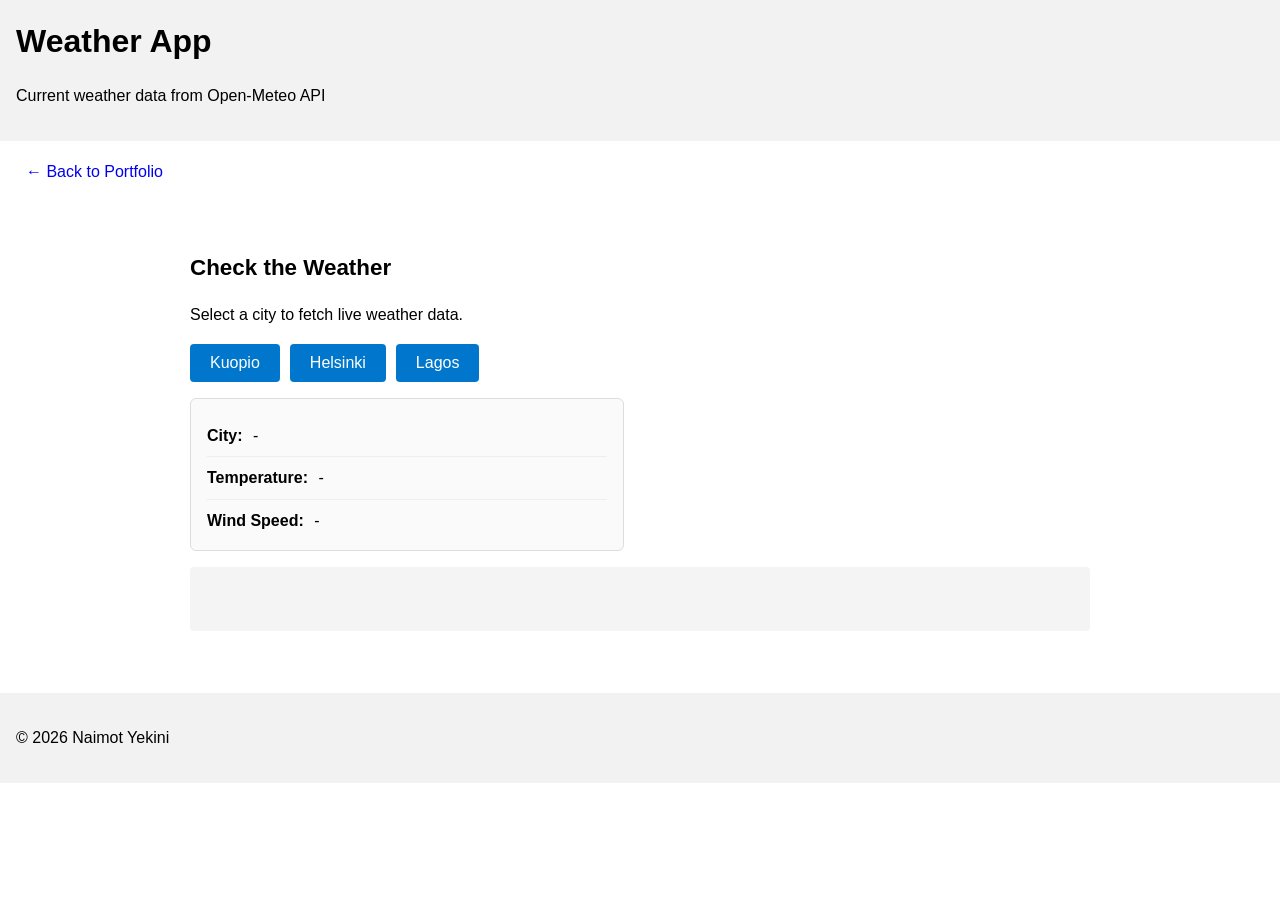
==== weather.html @ c8873c1d "Add initial weather app HTML structure" ====
<!DOCTYPE html>
<html lang="en">
<head>
  <meta charset="UTF-8">
  <title>Weather App – Naimot Yekini</title>
  <link rel="stylesheet" href="style.css">
</head>
<body>

  <header>
    <h1>Weather App</h1>
    <p>Current weather data from Open-Meteo API</p>
  </header>

  <nav>
    <ul>
      <li><a href="index.html">← Back to Portfolio</a></li>
    </ul>
  </nav>

  <main id="main">
    <section id="weather">
      <h2>Check the Weather</h2>
      <p>Select a city to fetch live weather data.</p>

      <div id="cityButtons">
        <button class="city-btn" type="button" id="btnKuopio">Kuopio</button>
        <button class="city-btn" type="button" id="btnHelsinki">Helsinki</button>
        <button class="city-btn" type="button" id="btnLagos">Lagos</button>
      </div>

      <div id="weatherBox" class="data-card">
        <p><span class="label">City:</span> <span id="city">-</span></p>
        <p><span class="label">Temperature:</span> <span id="temperature">-</span></p>
        <p><span class="label">Wind Speed:</span> <span id="wind">-</span></p>
      </div>

      <pre id="output"></pre>
    </section>
  </main>

  <footer id="footer">
    <p>© 2026 Naimot Yekini</p>
  </footer>

  <script src="weather.js"></script>
</body>
</html>
---- style.css ----
/* ===== Lecture 03 – CSS Basics ===== */

/* Step 1 + Step 3: Typography (element selector) */
body.dark {
  background: #111;
  color: #f2f2f2;
}

body.dark header,
body.dark footer {
  background-color: #222;
  color: #f2f2f2;
}

body.dark .data-card {
  background-color: #1e1e1e;
  border-color: #444;
}

body.dark .data-card p {
  border-bottom-color: #333;
}

body {
  font-family: Arial, Helvetica, sans-serif;
  line-height: 1.6;
  margin: 0;
}

/* Optional: make skip link visible and usable */
a[href="#main"] {
  display: inline-block;
  padding: 8px 12px;
}

/* Step 5: Header & Footer styling (group selector) */
header,
footer {
  background-color: #f2f2f2;
  padding: 16px;
}

/* Step 3: Heading sizes (element selectors) */
h1 {
  font-size: 2rem;
  margin: 0 0 8px 0;
}

h2 {
  font-size: 1.4rem;
  margin: 0 0 8px 0;
}

/* Step 4 + Step 8: spacing + layout constraint */
main {
  max-width: 900px;
  margin: 0 auto;
  padding: 16px;
}

/* Step 4: Spacing between blocks (element selector) */
section {
  margin: 24px 0;
  padding: 8px 0;
}

/* Step 2: ID selector */
#works {
  border-top: 1px solid #ddd;
  padding-top: 16px;
}

/* Step 2: Class selector */
.media {
  margin: 16px 0;
}

/* Step 6: Navigation styling (list → navigation) */
nav {
  padding: 10px 16px;
}

nav ul {
  list-style: none;
  padding: 0;
  margin: 0;
}

nav li {
  display: inline;
  margin-right: 12px;
}

/* Step 2: Descendant selector */
nav a {
  text-decoration: none;
  padding: 8px 10px;
  display: inline-block;
}

/* Step 2: Pseudo-class */
nav a:hover {
  text-decoration: underline;
}

/* Step 7: Responsive images */
img {
  max-width: 100%;
  height: auto;
  display: block;
}

/* Step 7: Responsive iframes */
iframe {
  max-width: 100%;
  width: 100%;
  height: 315px;
  border: 0;
}

/* ===== External Data Demo Section ===== */

#external-data {
  border-top: 1px solid #ddd;
  padding-top: 16px;
}

#loadDataBtn {
  padding: 10px 20px;
  font-size: 1rem;
  cursor: pointer;
  background-color: #0077cc;
  color: #fff;
  border: none;
  border-radius: 4px;
  margin-bottom: 16px;
}

#loadDataBtn:hover {
  background-color: #005fa3;
}

#loadDataBtn:disabled {
  background-color: #aaa;
  cursor: not-allowed;
}

/* Loading / error message */
.data-status {
  font-style: italic;
  color: #555;
  margin: 12px 0;
}

.data-error {
  color: #cc0000;
  font-weight: bold;
  margin: 12px 0;
}

/* Card that displays fetched user data */
.data-card {
  border: 1px solid #ddd;
  border-radius: 6px;
  padding: 16px;
  max-width: 400px;
  background-color: #fafafa;
  margin-top: 12px;
}

.data-card h3 {
  margin: 0 0 12px 0;
  font-size: 1.2rem;
}

.data-card p {
  margin: 8px 0;
  padding-bottom: 8px;
  border-bottom: 1px solid #eee;
}

.data-card p:last-child {
  border-bottom: none;
  margin-bottom: 0;
  padding-bottom: 0;
}

.data-card span.label {
  font-weight: bold;
  margin-right: 6px;
}

/* ===== Weather App ===== */

#cityButtons {
  display: flex;
  gap: 10px;
  flex-wrap: wrap;
  margin-bottom: 16px;
}

.city-btn {
  padding: 10px 20px;
  font-size: 1rem;
  cursor: pointer;
  background-color: #0077cc;
  color: #fff;
  border: none;
  border-radius: 4px;
}

.city-btn:hover {
  background-color: #005fa3;
}

#weatherBox {
  margin-top: 0;
  margin-bottom: 16px;
}

#output {
  background: #f4f4f4;
  padding: 12px;
  border-radius: 4px;
  font-size: 0.9rem;
  min-height: 40px;
  white-space: pre-wrap;
}

body.dark #output {
  background: #1e1e1e;
  color: #f2f2f2;
}
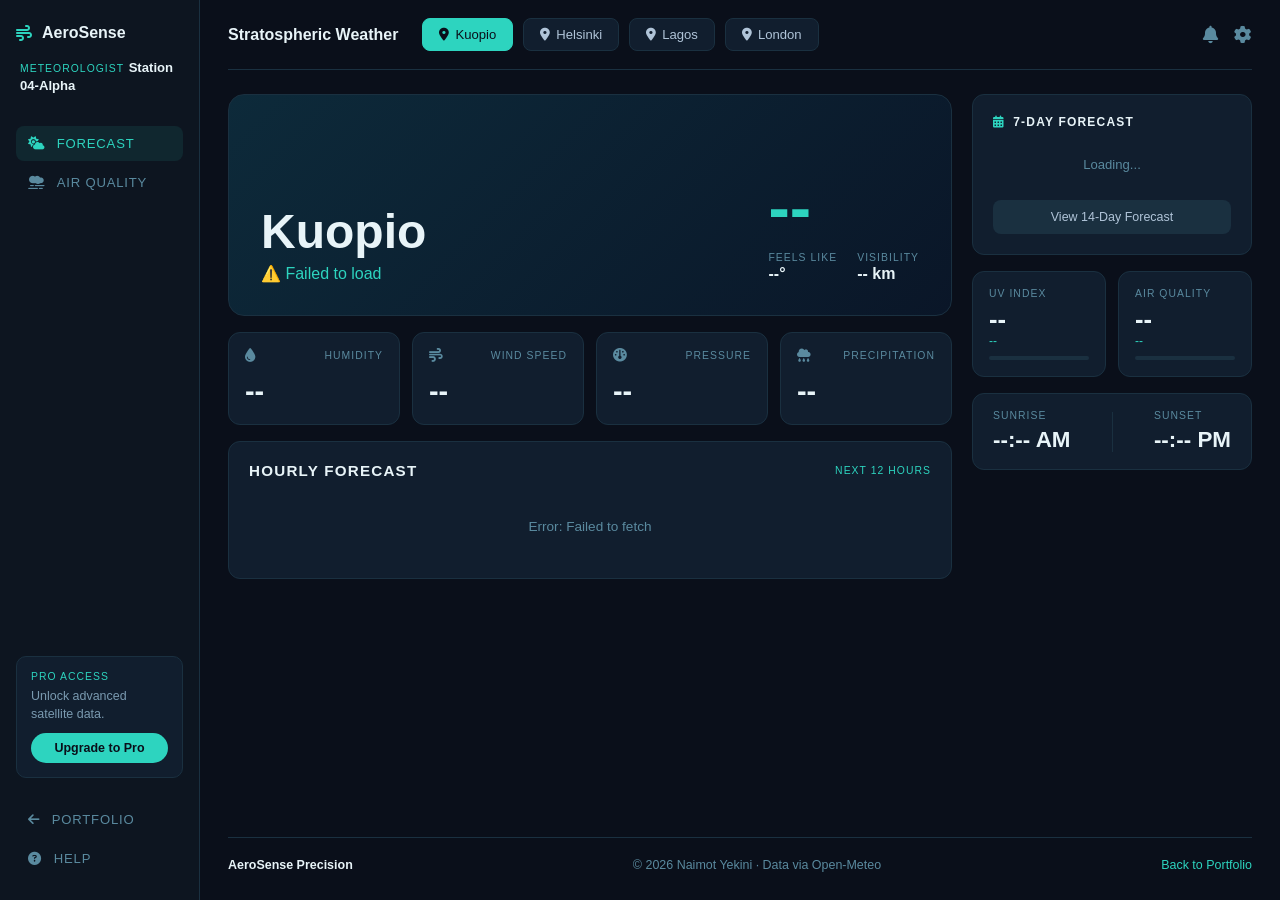
==== commit 0efa2c71: "initial portfolio deploy" ====
--- a/weather.html
+++ b/weather.html
@@ -2,46 +2,162 @@
 <html lang="en">
 <head>
   <meta charset="UTF-8">
-  <title>Weather App – Naimot Yekini</title>
-  <link rel="stylesheet" href="style.css">
+  <meta name="viewport" content="width=device-width, initial-scale=1.0">
+  <title>Weather – Naimot Yekini</title>
+  <link rel="stylesheet" href="weather.css">
+  <link rel="stylesheet" href="https://cdnjs.cloudflare.com/ajax/libs/font-awesome/6.5.0/css/all.min.css">
 </head>
 <body>
 
-  <header>
-    <h1>Weather App</h1>
-    <p>Current weather data from Open-Meteo API</p>
-  </header>
+  <!-- Sidebar -->
+  <aside class="sidebar">
+    <div class="sidebar-brand">
+      <i class="fas fa-wind"></i>
+      <span>AeroSense</span>
+    </div>
+    <div class="sidebar-station">
+      <span class="station-label">METEOROLOGIST</span>
+      <span class="station-name">Station 04-Alpha</span>
+    </div>
+    <nav class="sidebar-nav">
+      <a href="#" class="snav-item active"><i class="fas fa-cloud-sun"></i><span>Forecast</span></a>
+      <a href="#" class="snav-item"><i class="fas fa-smog"></i><span>Air Quality</span></a>
+    </nav>
+    <div class="sidebar-promo">
+      <p class="promo-label">PRO ACCESS</p>
+      <p class="promo-text">Unlock advanced satellite data.</p>
+      <button class="btn-upgrade">Upgrade to Pro</button>
+    </div>
+    <div class="sidebar-bottom">
+      <a href="index.html" class="snav-item"><i class="fas fa-arrow-left"></i><span>Portfolio</span></a>
+      <a href="#" class="snav-item"><i class="fas fa-circle-question"></i><span>Help</span></a>
+    </div>
+  </aside>
 
-  <nav>
-    <ul>
-      <li><a href="index.html">← Back to Portfolio</a></li>
-    </ul>
-  </nav>
+  <!-- Main -->
+  <div class="weather-main">
 
-  <main id="main">
-    <section id="weather">
-      <h2>Check the Weather</h2>
-      <p>Select a city to fetch live weather data.</p>
+    <!-- Topbar -->
+    <header class="weather-topbar">
+      <h1 class="topbar-title">Stratospheric Weather</h1>
+      <div class="city-buttons">
+        <button class="city-btn active" data-city="Kuopio"   data-lat="62.8924" data-lon="27.6770"><i class="fas fa-location-dot"></i> Kuopio</button>
+        <button class="city-btn"        data-city="Helsinki" data-lat="60.1699" data-lon="24.9384"><i class="fas fa-location-dot"></i> Helsinki</button>
+        <button class="city-btn"        data-city="Lagos"    data-lat="6.5244"  data-lon="3.3792"><i class="fas fa-location-dot"></i> Lagos</button>
+        <button class="city-btn"        data-city="London"   data-lat="51.5074" data-lon="-0.1278"><i class="fas fa-location-dot"></i> London</button>
+      </div>
+      <div class="topbar-icons">
+        <i class="fas fa-bell"></i>
+        <i class="fas fa-gear"></i>
+      </div>
+    </header>
 
-      <div id="cityButtons">
-        <button class="city-btn" type="button" id="btnKuopio">Kuopio</button>
-        <button class="city-btn" type="button" id="btnHelsinki">Helsinki</button>
-        <button class="city-btn" type="button" id="btnLagos">Lagos</button>
+    <!-- Forecast view -->
+    <div class="content-grid" id="forecastView">
+
+      <div class="col-left">
+        <div class="hero-card">
+          <div class="hero-bg" id="heroBg"></div>
+          <div class="hero-body">
+            <div class="hero-info">
+              <h2 class="hero-city" id="heroCity">Kuopio</h2>
+              <p class="hero-condition" id="heroCondition"><span>⛅</span> Loading...</p>
+            </div>
+            <div class="hero-temp-block">
+              <div class="hero-temp" id="heroTemp">--°</div>
+              <div class="hero-meta">
+                <div class="hero-meta-item">
+                  <span class="meta-label">FEELS LIKE</span>
+                  <span class="meta-val" id="heroFeels">--°</span>
+                </div>
+                <div class="hero-meta-item">
+                  <span class="meta-label">VISIBILITY</span>
+                  <span class="meta-val" id="heroVis">-- km</span>
+                </div>
+              </div>
+            </div>
+          </div>
+        </div>
+
+        <div class="stat-cards">
+          <div class="stat-card">
+            <div class="stat-top"><i class="fas fa-droplet"></i><span class="stat-label">HUMIDITY</span></div>
+            <div class="stat-value" id="statHumidity">--%</div>
+          </div>
+          <div class="stat-card">
+            <div class="stat-top"><i class="fas fa-wind"></i><span class="stat-label">WIND SPEED</span></div>
+            <div class="stat-value" id="statWind">--</div>
+          </div>
+          <div class="stat-card">
+            <div class="stat-top"><i class="fas fa-gauge"></i><span class="stat-label">PRESSURE</span></div>
+            <div class="stat-value" id="statPressure">--</div>
+          </div>
+          <div class="stat-card">
+            <div class="stat-top"><i class="fas fa-cloud-rain"></i><span class="stat-label">PRECIPITATION</span></div>
+            <div class="stat-value" id="statPrecip">--%</div>
+          </div>
+        </div>
+
+        <div class="hourly-section">
+          <div class="hourly-header">
+            <h3>Hourly Forecast</h3>
+            <span class="hourly-label">NEXT 12 HOURS</span>
+          </div>
+          <div class="hourly-grid" id="hourlyGrid">
+            <div class="hourly-placeholder">Loading...</div>
+          </div>
+        </div>
       </div>
 
-      <div id="weatherBox" class="data-card">
-        <p><span class="label">City:</span> <span id="city">-</span></p>
-        <p><span class="label">Temperature:</span> <span id="temperature">-</span></p>
-        <p><span class="label">Wind Speed:</span> <span id="wind">-</span></p>
+      <div class="col-right">
+        <div class="forecast-card">
+          <div class="forecast-header">
+            <i class="fas fa-calendar-days"></i>
+            <span>7-DAY FORECAST</span>
+          </div>
+          <div id="dailyForecast" class="daily-list">
+            <div class="daily-placeholder">Loading...</div>
+          </div>
+          <button class="btn-14day">View 14-Day Forecast</button>
+        </div>
+
+        <div class="side-cards">
+          <div class="side-card">
+            <p class="side-label">UV INDEX</p>
+            <p class="side-value" id="uvIndex">--</p>
+            <p class="side-sub" id="uvLabel">--</p>
+            <div class="uv-bar"><div class="uv-fill" id="uvFill" style="width:0%"></div></div>
+          </div>
+          <div class="side-card">
+            <p class="side-label">AIR QUALITY</p>
+            <p class="side-value" id="aqiValue">--</p>
+            <p class="side-sub" id="aqiLabel">--</p>
+            <div class="aqi-bar"><div class="aqi-fill" id="aqiFill" style="width:0%"></div></div>
+          </div>
+        </div>
+
+        <div class="sun-card">
+          <div class="sun-item">
+            <p class="side-label">SUNRISE</p>
+            <p class="sun-time" id="sunrise">--:-- AM</p>
+          </div>
+          <div class="sun-divider"></div>
+          <div class="sun-item">
+            <p class="side-label">SUNSET</p>
+            <p class="sun-time" id="sunset">--:-- PM</p>
+          </div>
+        </div>
       </div>
 
-      <pre id="output"></pre>
-    </section>
-  </main>
+    </div>
 
-  <footer id="footer">
-    <p>© 2026 Naimot Yekini</p>
-  </footer>
+    <footer class="weather-footer">
+      <strong>AeroSense Precision</strong>
+      <span>© 2026 Naimot Yekini · Data via Open-Meteo</span>
+      <a href="index.html">Back to Portfolio</a>
+    </footer>
+
+  </div>
 
   <script src="weather.js"></script>
 </body>
--- a/weather.css
+++ b/weather.css
@@ -0,0 +1,553 @@
+/* ===== Weather App ===== */
+*, *::before, *::after { box-sizing: border-box; margin: 0; padding: 0; }
+
+body {
+  font-family: Arial, Helvetica, sans-serif;
+  background: #0a0f1a;
+  color: #b0c4d8;
+  display: flex;
+  min-height: 100vh;
+}
+
+/* ── Sidebar ── */
+.sidebar {
+  width: 200px;
+  background: #0d1520;
+  display: flex;
+  flex-direction: column;
+  padding: 24px 16px;
+  gap: 8px;
+  position: fixed;
+  top: 0; left: 0;
+  height: 100vh;
+  border-right: 1px solid #1a3040;
+  overflow-y: auto;
+}
+
+.sidebar-brand {
+  display: flex;
+  align-items: center;
+  gap: 10px;
+  font-size: 1rem;
+  font-weight: 700;
+  color: #e8f4f8;
+  margin-bottom: 8px;
+}
+.sidebar-brand i { color: #2dd4bf; }
+
+.sidebar-station {
+  margin-bottom: 24px;
+  padding-left: 4px;
+}
+.station-label {
+  font-size: 0.65rem;
+  letter-spacing: 0.1em;
+  color: #2dd4bf;
+  text-transform: uppercase;
+}
+.station-name {
+  font-size: 0.82rem;
+  color: #e8f4f8;
+  font-weight: 600;
+}
+
+.sidebar-nav {
+  display: flex;
+  flex-direction: column;
+  gap: 4px;
+  flex: 1;
+}
+
+.snav-item {
+  display: flex;
+  align-items: center;
+  gap: 12px;
+  padding: 10px 12px;
+  border-radius: 8px;
+  color: #5a8a9f;
+  text-decoration: none;
+  font-size: 0.82rem;
+  text-transform: uppercase;
+  letter-spacing: 0.06em;
+  transition: background 0.2s, color 0.2s;
+}
+.snav-item:hover, .snav-item.active {
+  background: #2dd4bf18;
+  color: #2dd4bf;
+}
+
+.sidebar-promo {
+  background: #111e2e;
+  border: 1px solid #1a3040;
+  border-radius: 10px;
+  padding: 14px;
+  margin: 16px 0;
+}
+.promo-label {
+  font-size: 0.65rem;
+  letter-spacing: 0.1em;
+  color: #2dd4bf;
+  text-transform: uppercase;
+  margin-bottom: 6px;
+}
+.promo-text {
+  font-size: 0.78rem;
+  color: #7a9ab0;
+  margin-bottom: 10px;
+  line-height: 1.4;
+}
+.btn-upgrade {
+  width: 100%;
+  background: #2dd4bf;
+  color: #0a0f1a;
+  border: none;
+  border-radius: 20px;
+  padding: 8px;
+  font-size: 0.78rem;
+  font-weight: 700;
+  cursor: pointer;
+  transition: background 0.2s;
+}
+.btn-upgrade:hover { background: #22b8a4; }
+
+.sidebar-bottom {
+  display: flex;
+  flex-direction: column;
+  gap: 4px;
+  margin-top: auto;
+}
+
+/* ── Main ── */
+.weather-main {
+  margin-left: 200px;
+  flex: 1;
+  display: flex;
+  flex-direction: column;
+  padding: 0 28px 28px;
+  min-height: 100vh;
+}
+
+/* ── Topbar ── */
+.weather-topbar {
+  display: flex;
+  align-items: center;
+  gap: 24px;
+  padding: 18px 0;
+  border-bottom: 1px solid #1a3040;
+  margin-bottom: 24px;
+  flex-wrap: wrap;
+}
+
+.topbar-title {
+  font-size: 1rem;
+  font-weight: 700;
+  color: #e8f4f8;
+  white-space: nowrap;
+}
+
+.city-buttons {
+  display: flex;
+  gap: 10px;
+  flex-wrap: wrap;
+  flex: 1;
+}
+
+.city-btn {
+  display: flex;
+  align-items: center;
+  gap: 6px;
+  padding: 8px 16px;
+  background: #111e2e;
+  border: 1px solid #1a3040;
+  border-radius: 8px;
+  color: #b0c4d8;
+  font-size: 0.82rem;
+  cursor: pointer;
+  transition: background 0.2s, border-color 0.2s, color 0.2s;
+}
+.city-btn:hover, .city-btn.active {
+  background: #2dd4bf;
+  border-color: #2dd4bf;
+  color: #0a0f1a;
+}
+
+.topbar-icons {
+  display: flex;
+  gap: 16px;
+  font-size: 1.1rem;
+  color: #5a8a9f;
+}
+
+/* ── Content grid ── */
+.content-grid {
+  display: grid;
+  grid-template-columns: 1fr 280px;
+  gap: 20px;
+  flex: 1;
+}
+
+/* ── Hero card ── */
+.hero-card {
+  border-radius: 16px;
+  overflow: hidden;
+  background: linear-gradient(135deg, #0d2a3a 0%, #0a1628 100%);
+  border: 1px solid #1a3040;
+  position: relative;
+  min-height: 220px;
+  margin-bottom: 16px;
+}
+
+.hero-bg {
+  position: absolute;
+  inset: 0;
+  background-size: cover;
+  background-position: center;
+  opacity: 0.15;
+}
+
+.hero-body {
+  position: relative;
+  padding: 32px;
+  display: flex;
+  align-items: flex-end;
+  justify-content: space-between;
+  min-height: 220px;
+}
+
+.hero-city {
+  font-size: 3rem;
+  font-weight: 800;
+  color: #e8f4f8;
+  line-height: 1;
+  margin-bottom: 8px;
+}
+
+.hero-condition {
+  font-size: 1rem;
+  color: #2dd4bf;
+  display: flex;
+  align-items: center;
+  gap: 8px;
+}
+
+.hero-temp {
+  font-size: 4rem;
+  font-weight: 800;
+  color: #2dd4bf;
+  line-height: 1;
+  margin-bottom: 12px;
+}
+
+.hero-meta {
+  display: flex;
+  gap: 20px;
+}
+
+.hero-meta-item {
+  display: flex;
+  flex-direction: column;
+  gap: 2px;
+}
+
+.meta-label {
+  font-size: 0.65rem;
+  letter-spacing: 0.1em;
+  color: #5a8a9f;
+  text-transform: uppercase;
+}
+
+.meta-val {
+  font-size: 1rem;
+  font-weight: 600;
+  color: #e8f4f8;
+}
+
+/* ── Stat cards ── */
+.stat-cards {
+  display: grid;
+  grid-template-columns: repeat(4, 1fr);
+  gap: 12px;
+  margin-bottom: 16px;
+}
+
+.stat-card {
+  background: #111e2e;
+  border: 1px solid #1a3040;
+  border-radius: 12px;
+  padding: 16px;
+  display: flex;
+  flex-direction: column;
+  gap: 12px;
+}
+
+.stat-top {
+  display: flex;
+  align-items: center;
+  justify-content: space-between;
+  color: #5a8a9f;
+  font-size: 0.85rem;
+}
+
+.stat-label {
+  font-size: 0.65rem;
+  letter-spacing: 0.1em;
+  text-transform: uppercase;
+  color: #5a8a9f;
+}
+
+.stat-value {
+  font-size: 1.8rem;
+  font-weight: 700;
+  color: #e8f4f8;
+}
+
+.stat-unit {
+  font-size: 0.8rem;
+  font-weight: 400;
+  color: #5a8a9f;
+}
+
+/* ── Hourly ── */
+.hourly-section {
+  background: #111e2e;
+  border: 1px solid #1a3040;
+  border-radius: 12px;
+  padding: 20px;
+}
+
+.hourly-header {
+  display: flex;
+  justify-content: space-between;
+  align-items: center;
+  margin-bottom: 16px;
+}
+
+.hourly-header h3 {
+  font-size: 0.95rem;
+  font-weight: 700;
+  color: #e8f4f8;
+  text-transform: uppercase;
+  letter-spacing: 0.08em;
+}
+
+.hourly-label {
+  font-size: 0.65rem;
+  letter-spacing: 0.1em;
+  color: #2dd4bf;
+  text-transform: uppercase;
+}
+
+.hourly-grid {
+  display: grid;
+  grid-template-columns: repeat(6, 1fr);
+  gap: 8px;
+}
+
+.hourly-card {
+  background: #0d1520;
+  border: 1px solid #1a3040;
+  border-radius: 10px;
+  padding: 12px 8px;
+  text-align: center;
+  display: flex;
+  flex-direction: column;
+  gap: 8px;
+  transition: border-color 0.2s;
+}
+
+.hourly-card:hover { border-color: #2dd4bf44; }
+.hourly-card.now { border-color: #2dd4bf; background: #2dd4bf12; }
+
+.hourly-time { font-size: 0.7rem; color: #5a8a9f; }
+.hourly-icon { font-size: 1.3rem; }
+.hourly-temp { font-size: 1rem; font-weight: 700; color: #e8f4f8; }
+
+.hourly-placeholder {
+  grid-column: span 6;
+  text-align: center;
+  color: #5a8a9f;
+  padding: 24px;
+  font-size: 0.85rem;
+}
+
+/* ── Right column ── */
+.col-right {
+  display: flex;
+  flex-direction: column;
+  gap: 16px;
+}
+
+/* 7-day forecast */
+.forecast-card {
+  background: #111e2e;
+  border: 1px solid #1a3040;
+  border-radius: 12px;
+  padding: 20px;
+}
+
+.forecast-header {
+  display: flex;
+  align-items: center;
+  gap: 8px;
+  font-size: 0.75rem;
+  font-weight: 700;
+  letter-spacing: 0.1em;
+  color: #e8f4f8;
+  text-transform: uppercase;
+  margin-bottom: 16px;
+}
+
+.forecast-header i { color: #2dd4bf; }
+
+.daily-list {
+  display: flex;
+  flex-direction: column;
+  gap: 10px;
+  margin-bottom: 16px;
+}
+
+.daily-row {
+  display: flex;
+  align-items: center;
+  justify-content: space-between;
+  font-size: 0.82rem;
+}
+
+.daily-day { color: #b0c4d8; width: 36px; }
+.daily-icon { font-size: 1rem; }
+.daily-bar-wrap {
+  flex: 1;
+  margin: 0 10px;
+  height: 4px;
+  background: #1a3040;
+  border-radius: 2px;
+  overflow: hidden;
+}
+.daily-bar { height: 100%; background: #2dd4bf; border-radius: 2px; }
+.daily-temps { color: #e8f4f8; font-weight: 600; white-space: nowrap; font-size: 0.8rem; }
+.daily-temps span { color: #5a8a9f; margin-left: 4px; }
+
+.daily-placeholder {
+  text-align: center;
+  color: #5a8a9f;
+  font-size: 0.82rem;
+  padding: 12px 0;
+}
+
+.btn-14day {
+  width: 100%;
+  background: #1a3040;
+  border: none;
+  border-radius: 8px;
+  padding: 10px;
+  color: #b0c4d8;
+  font-size: 0.78rem;
+  cursor: pointer;
+  transition: background 0.2s;
+}
+.btn-14day:hover { background: #2dd4bf18; color: #2dd4bf; }
+
+/* Side cards */
+.side-cards {
+  display: grid;
+  grid-template-columns: 1fr 1fr;
+  gap: 12px;
+}
+
+.side-card {
+  background: #111e2e;
+  border: 1px solid #1a3040;
+  border-radius: 12px;
+  padding: 16px;
+}
+
+.side-label {
+  font-size: 0.65rem;
+  letter-spacing: 0.1em;
+  text-transform: uppercase;
+  color: #5a8a9f;
+  margin-bottom: 6px;
+}
+
+.side-value {
+  font-size: 1.6rem;
+  font-weight: 700;
+  color: #e8f4f8;
+}
+
+.side-sub {
+  font-size: 0.75rem;
+  color: #2dd4bf;
+  margin-bottom: 8px;
+}
+
+.uv-bar, .aqi-bar {
+  height: 4px;
+  background: #1a3040;
+  border-radius: 2px;
+  overflow: hidden;
+  margin-top: 8px;
+}
+
+.uv-fill { height: 100%; background: linear-gradient(to right, #2dd4bf, #f59e0b, #ef4444); border-radius: 2px; }
+.aqi-fill { height: 100%; background: #2dd4bf; border-radius: 2px; }
+
+/* Sun card */
+.sun-card {
+  background: #111e2e;
+  border: 1px solid #1a3040;
+  border-radius: 12px;
+  padding: 16px 20px;
+  display: flex;
+  align-items: center;
+  justify-content: space-between;
+}
+
+.sun-divider {
+  width: 1px;
+  height: 40px;
+  background: #1a3040;
+}
+
+.sun-time {
+  font-size: 1.4rem;
+  font-weight: 700;
+  color: #e8f4f8;
+  margin-top: 4px;
+}
+
+/* ── Footer ── */
+.weather-footer {
+  display: flex;
+  align-items: center;
+  justify-content: space-between;
+  border-top: 1px solid #1a3040;
+  padding-top: 20px;
+  margin-top: 24px;
+  font-size: 0.78rem;
+  color: #5a8a9f;
+}
+
+.weather-footer strong { color: #e8f4f8; }
+.weather-footer a { color: #2dd4bf; text-decoration: none; }
+.weather-footer a:hover { text-decoration: underline; }
+
+/* ── Responsive ── */
+@media (max-width: 960px) {
+  .sidebar { display: none; }
+  .weather-main { margin-left: 0; padding: 0 16px 24px; }
+  .content-grid { grid-template-columns: 1fr; }
+  .stat-cards { grid-template-columns: repeat(2, 1fr); }
+  .hourly-grid { grid-template-columns: repeat(4, 1fr); }
+  .hourly-placeholder { grid-column: span 4; }
+}
+
+.hourly-card.skeleton {
+  opacity: 0.4;
+  animation: pulse 1.2s ease-in-out infinite;
+}
+
+@keyframes pulse {
+  0%, 100% { opacity: 0.4; }
+  50%       { opacity: 0.2; }
+}
